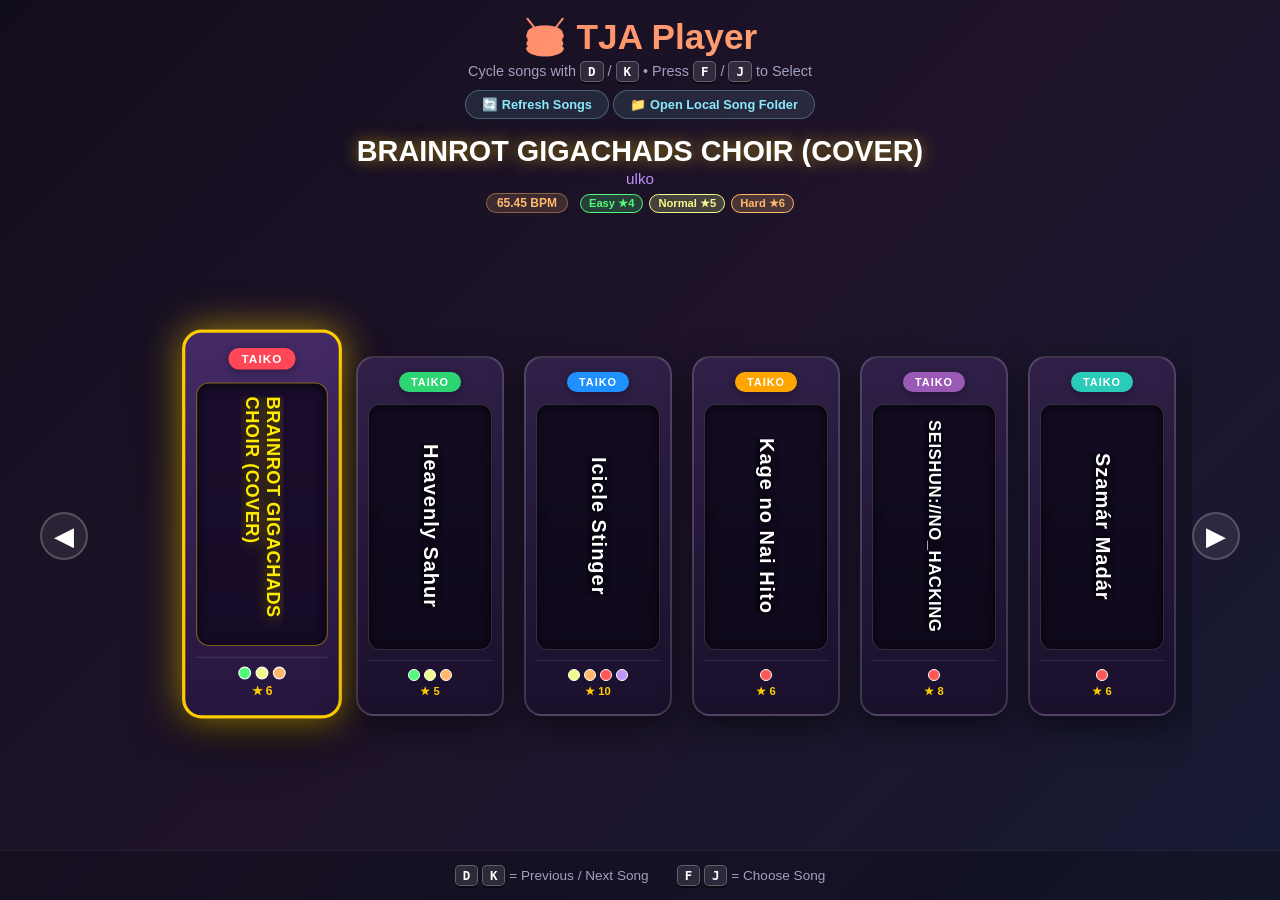
==== index.html @ abb8f7bb "Add files via upload" ====
<!DOCTYPE html>
<html lang="en">
<head>
    <meta charset="UTF-8">
    <meta name="viewport" content="width=device-width, initial-scale=1.0">
    <title>TJA Player</title>
    <link rel="stylesheet" href="css/style.css">
</head>
<body>

    <!-- ═══════ SONG SELECT MENU ═══════ -->
    <div id="menu-screen" class="screen">
        <header class="menu-header">
            <h1 class="app-title">🥁 TJA Player</h1>
            <p class="app-subtitle">Cycle songs with <kbd>D</kbd> / <kbd>K</kbd> • Press <kbd>F</kbd> / <kbd>J</kbd> to Select</p>
            <div class="header-actions">
                <button class="btn-folder" id="btn-refresh" title="Rescan songs directory for new entries">
                    🔄 Refresh Songs
                </button>
                <label class="btn-folder" title="Open a local folder containing .tja and audio files">
                    📁 Open Local Song Folder
                    <input type="file" id="folder-input" webkitdirectory directory multiple style="display:none;">
                </label>
            </div>
        </header>

        <!-- Current Song Details Hero Panel -->
        <div id="selected-song-hero" class="song-hero">
            <div class="hero-title" id="hero-title">Loading songs...</div>
            <div class="hero-subtitle" id="hero-subtitle"></div>
            <div class="hero-meta">
                <span class="bpm-badge" id="hero-bpm">-- BPM</span>
                <span class="courses-preview" id="hero-courses"></span>
            </div>
        </div>

        <!-- Vertical Song Bars Carousel -->
        <div class="carousel-container">
            <button class="nav-arrow left-arrow" id="btn-prev" title="Previous (D)">◀</button>
            <div id="song-carousel" class="song-carousel"></div>
            <button class="nav-arrow right-arrow" id="btn-next" title="Next (K)">▶</button>
        </div>

        <footer class="menu-footer">
            <span class="key-hint"><kbd>D</kbd> <kbd>K</kbd> = Previous / Next Song</span>
            <span class="key-hint"><kbd>F</kbd> <kbd>J</kbd> = Choose Song</span>
        </footer>

        <!-- ═══════ DIFFICULTY CHOICE MODAL ═══════ -->
        <div id="difficulty-modal" class="modal-overlay hidden">
            <div class="difficulty-dialog">
                <div class="dialog-header">
                    <div class="dialog-label">CHOOSE DIFFICULTY</div>
                    <h2 class="dialog-title" id="dialog-song-title">Song Title</h2>
                    <div class="dialog-subtitle" id="dialog-song-subtitle">Artist</div>
                </div>

                <div id="difficulty-cards-container" class="difficulty-cards">
                    <!-- Vertical difficulty cards rendered here -->
                </div>

                <div class="modal-footer">
                    <span class="key-hint"><kbd>D</kbd> <kbd>K</kbd> = Cycle Difficulty</span>
                    <span class="key-hint"><kbd>F</kbd> <kbd>J</kbd> = Start Song</span>
                    <span class="key-hint"><kbd>ESC</kbd> = Back</span>
                </div>
            </div>
        </div>
    </div>

    <!-- ═══════ GAMEPLAY SCREEN ═══════ -->
    <div id="game-screen" class="screen hidden">
        <canvas id="game-canvas"></canvas>
    </div>

    <!-- ═══════ LOADING OVERLAY ═══════ -->
    <div id="loading-overlay" class="hidden">
        <div class="loading-spinner"></div>
        <div class="loading-text">Loading...</div>
    </div>

    <!-- Scripts -->
    <script src="js/sound-manager.js"></script>
    <script src="js/tja-parser.js"></script>
    <script src="js/game.js"></script>
    <script src="songs-data.js"></script>
    <script src="js/app.js"></script>
</body>
</html>
---- css/style.css ----
/* ═══════════════════════════════════════════
   TJA Player — Stylesheet
   Authentic Taiko no Tatsujin Theme
   ═══════════════════════════════════════════ */

/* === Reset & Base === */
*, *::before, *::after {
    margin: 0;
    padding: 0;
    box-sizing: border-box;
}

body {
    font-family: 'Segoe UI', 'Hiragino Kaku Gothic Pro', 'Yu Gothic', 'Meiryo', sans-serif;
    background: #0f0f1a;
    color: #f8f8f2;
    overflow: hidden;
    height: 100vh;
    width: 100vw;
    user-select: none;
}

.hidden {
    display: none !important;
}

.screen {
    width: 100vw;
    height: 100vh;
}

/* === Menu Screen === */
#menu-screen {
    display: flex;
    flex-direction: column;
    background: linear-gradient(135deg, #120d1c 0%, #1f142b 50%, #161a33 100%);
    overflow: hidden;
    position: relative;
}

/* Header */
.menu-header {
    padding: 16px 32px 8px;
    text-align: center;
    flex-shrink: 0;
    z-index: 10;
}

.app-title {
    font-size: 2.2rem;
    font-weight: 900;
    background: linear-gradient(135deg, #ff6b6b, #ffc371, #ff6b6b);
    background-size: 200% 200%;
    -webkit-background-clip: text;
    -webkit-text-fill-color: transparent;
    background-clip: text;
    animation: shimmer 3s ease-in-out infinite;
}

@keyframes shimmer {
    0%, 100% { background-position: 0% 50%; }
    50% { background-position: 100% 50%; }
}

.app-subtitle {
    font-size: 0.9rem;
    color: #a0a0c0;
    margin-top: 3px;
}

.header-actions {
    margin-top: 8px;
}

.btn-folder {
    display: inline-flex;
    align-items: center;
    gap: 8px;
    padding: 6px 16px;
    font-size: 0.8rem;
    font-weight: 600;
    color: #8be9fd;
    background: rgba(139, 233, 253, 0.1);
    border: 1px solid rgba(139, 233, 253, 0.3);
    border-radius: 20px;
    cursor: pointer;
    transition: all 0.2s;
}

.btn-folder:hover {
    background: rgba(139, 233, 253, 0.2);
    border-color: #8be9fd;
    transform: translateY(-1px);
    box-shadow: 0 4px 15px rgba(139, 233, 253, 0.2);
}

/* Hero Panel (Active song details above carousel) */
.song-hero {
    text-align: center;
    padding: 8px 24px;
    flex-shrink: 0;
    z-index: 10;
}

.hero-title {
    font-size: 1.8rem;
    font-weight: 900;
    color: #ffffff;
    text-shadow: 0 0 16px rgba(255, 204, 0, 0.6);
    margin-bottom: 2px;
}

.hero-subtitle {
    font-size: 0.95rem;
    color: #bd93f9;
    margin-bottom: 6px;
}

.hero-meta {
    display: flex;
    justify-content: center;
    align-items: center;
    gap: 12px;
}

.bpm-badge {
    display: inline-block;
    font-size: 0.75rem;
    color: #ffb86c;
    background: rgba(255, 184, 108, 0.15);
    border: 1px solid rgba(255, 184, 108, 0.4);
    padding: 2px 10px;
    border-radius: 12px;
    font-weight: 700;
}

.courses-preview {
    display: flex;
    gap: 6px;
}

.preview-badge {
    font-size: 0.7rem;
    font-weight: 700;
    padding: 2px 8px;
    border-radius: 10px;
}

.badge-easy   { background: rgba(80, 250, 123, 0.2); color: #50fa7b; border: 1px solid #50fa7b; }
.badge-normal { background: rgba(241, 250, 140, 0.2); color: #f1fa8c; border: 1px solid #f1fa8c; }
.badge-hard   { background: rgba(255, 184, 108, 0.2); color: #ffb86c; border: 1px solid #ffb86c; }
.badge-oni    { background: rgba(255, 85, 85, 0.2);   color: #ff5555; border: 1px solid #ff5555; }
.badge-edit   { background: rgba(189, 147, 249, 0.2); color: #bd93f9; border: 1px solid #bd93f9; }

/* === Vertical Song Bars Carousel === */
.carousel-container {
    flex: 1;
    display: flex;
    align-items: center;
    position: relative;
    padding: 10px 40px;
    overflow: hidden;
}

.nav-arrow {
    background: rgba(255, 255, 255, 0.08);
    border: 2px solid rgba(255, 255, 255, 0.2);
    color: #ffffff;
    font-size: 1.6rem;
    width: 48px;
    height: 48px;
    border-radius: 50%;
    cursor: pointer;
    display: flex;
    align-items: center;
    justify-content: center;
    transition: all 0.2s;
    z-index: 20;
    flex-shrink: 0;
}

.nav-arrow:hover {
    background: #ffcc00;
    color: #111111;
    border-color: #ffcc00;
    transform: scale(1.1);
    box-shadow: 0 0 20px rgba(255, 204, 0, 0.6);
}

.song-carousel {
    flex: 1;
    display: flex;
    align-items: center;
    gap: 20px;
    overflow-x: auto;
    scroll-behavior: smooth;
    padding: 30px 100px;
    height: 100%;
    scrollbar-width: none; /* Firefox */
}

.song-carousel::-webkit-scrollbar {
    display: none; /* Chrome/Safari */
}

/* Vertical Song Bar (Tanzaku slat) */
.vertical-song-bar {
    flex-shrink: 0;
    width: 148px;
    height: 360px;
    border-radius: 18px;
    background: linear-gradient(180deg, #302048 0%, #1a102c 100%);
    border: 2px solid rgba(255, 255, 255, 0.16);
    display: flex;
    flex-direction: column;
    align-items: center;
    padding: 14px 10px 16px;
    cursor: pointer;
    transition: all 0.25s cubic-bezier(0.175, 0.885, 0.32, 1.275);
    position: relative;
    box-shadow: 0 12px 32px rgba(0, 0, 0, 0.5);
}

.vertical-song-bar:hover {
    transform: translateY(-6px) scale(1.03);
    border-color: rgba(255, 255, 255, 0.4);
    box-shadow: 0 16px 36px rgba(0, 0, 0, 0.6);
}

.vertical-song-bar.active {
    transform: translateY(-12px) scale(1.08);
    border: 3.5px solid #ffcc00;
    box-shadow: 0 0 35px rgba(255, 204, 0, 0.6), 0 20px 45px rgba(0, 0, 0, 0.7);
    background: linear-gradient(180deg, #442a66 0%, #26163d 100%);
}

/* Category header tag on top of slat */
.slat-header-tag {
    font-size: 0.68rem;
    font-weight: 800;
    letter-spacing: 1px;
    text-transform: uppercase;
    padding: 4px 12px;
    border-radius: 10px;
    margin-bottom: 12px;
    background: #ff4757;
    color: #ffffff;
    box-shadow: 0 2px 8px rgba(0, 0, 0, 0.35);
}

/* Vertical Song Title Plaque (High Contrast) */
.slat-title-wrap {
    flex: 1;
    display: flex;
    align-items: center;
    justify-content: center;
    width: 100%;
    background: rgba(10, 6, 20, 0.72);
    border-radius: 12px;
    border: 1.5px solid rgba(255, 255, 255, 0.14);
    padding: 12px 6px;
    overflow: hidden;
    box-shadow: inset 0 2px 10px rgba(0, 0, 0, 0.65);
    transition: all 0.2s ease;
}

.vertical-song-bar.active .slat-title-wrap {
    background: rgba(20, 10, 36, 0.88);
    border-color: rgba(255, 204, 0, 0.45);
}

.slat-title {
    writing-mode: vertical-rl;
    text-orientation: mixed; /* Mixed: Japanese stands upright, English reads smoothly top-to-bottom */
    font-family: 'Segoe UI', -apple-system, BlinkMacSystemFont, 'Hiragino Kaku Gothic Pro', 'Noto Sans JP', sans-serif;
    font-size: 1.25rem;
    font-weight: 900;
    letter-spacing: 1px;
    line-height: 1.25;
    color: #ffffff;
    max-height: 230px;
    overflow: hidden;
    text-overflow: ellipsis;
    text-shadow: 0 2px 4px rgba(0, 0, 0, 0.95), 0 0 10px rgba(0, 0, 0, 0.8);
    transition: all 0.2s ease;
}

.slat-title.title-compact {
    font-size: 1.05rem;
    letter-spacing: 0.5px;
    line-height: 1.18;
}

.vertical-song-bar.active .slat-title {
    color: #ffea00;
    text-shadow: 0 0 14px rgba(255, 220, 0, 0.65), 0 2px 6px #000000;
}

/* Difficulty dots at bottom of slat */
.slat-footer {
    width: 100%;
    display: flex;
    flex-direction: column;
    align-items: center;
    gap: 4px;
    margin-top: 10px;
    border-top: 1px solid rgba(255, 255, 255, 0.1);
    padding-top: 8px;
}

.slat-diff-icons {
    display: flex;
    gap: 4px;
}

.diff-dot {
    width: 12px;
    height: 12px;
    border-radius: 50%;
    border: 1px solid #ffffff;
}

.slat-level-text {
    font-size: 0.7rem;
    font-weight: 700;
    color: #ffcc00;
}

/* === Footer === */
.menu-footer {
    padding: 14px 32px;
    text-align: center;
    flex-shrink: 0;
    border-top: 1px solid rgba(255, 255, 255, 0.08);
    display: flex;
    justify-content: center;
    gap: 28px;
    background: rgba(10, 10, 20, 0.4);
    z-index: 10;
}

.key-hint {
    font-size: 0.85rem;
    color: #a0a0c0;
}

kbd {
    display: inline-block;
    padding: 2px 7px;
    font-size: 0.78rem;
    font-family: 'Segoe UI', monospace;
    font-weight: 700;
    background: rgba(255, 255, 255, 0.1);
    border: 1px solid rgba(255, 255, 255, 0.25);
    border-radius: 5px;
    color: #ffffff;
    box-shadow: 0 2px 0 rgba(0, 0, 0, 0.5);
}

/* === Difficulty Choice Modal === */
.modal-overlay {
    position: fixed;
    top: 0;
    left: 0;
    width: 100vw;
    height: 100vh;
    background: rgba(8, 8, 16, 0.85);
    backdrop-filter: blur(8px);
    display: flex;
    align-items: center;
    justify-content: center;
    z-index: 500;
    animation: fadeIn 0.2s ease-out;
}

@keyframes fadeIn {
    from { opacity: 0; }
    to { opacity: 1; }
}

.difficulty-dialog {
    background: linear-gradient(145deg, #221833 0%, #150f22 100%);
    border: 3px solid #ffcc00;
    box-shadow: 0 0 50px rgba(255, 204, 0, 0.35), 0 25px 60px rgba(0, 0, 0, 0.8);
    border-radius: 24px;
    padding: 32px 40px;
    max-width: 960px;
    width: 90vw;
    text-align: center;
    display: flex;
    flex-direction: column;
    gap: 20px;
    animation: popIn 0.25s cubic-bezier(0.175, 0.885, 0.32, 1.275);
}

@keyframes popIn {
    from { transform: scale(0.92); opacity: 0; }
    to { transform: scale(1); opacity: 1; }
}

.dialog-header {
    border-bottom: 1px solid rgba(255, 255, 255, 0.1);
    padding-bottom: 14px;
}

.dialog-label {
    font-size: 0.75rem;
    letter-spacing: 2px;
    font-weight: 800;
    color: #ffcc00;
    margin-bottom: 4px;
}

.dialog-title {
    font-size: 2rem;
    font-weight: 900;
    color: #ffffff;
    text-shadow: 0 2px 10px rgba(0, 0, 0, 0.6);
}

.dialog-subtitle {
    font-size: 0.95rem;
    color: #bd93f9;
    margin-top: 2px;
}

/* Difficulty Cards Row */
.difficulty-cards {
    display: flex;
    justify-content: center;
    gap: 18px;
    flex-wrap: wrap;
    padding: 10px 0;
}

.diff-card {
    width: 155px;
    height: 250px;
    border-radius: 18px;
    display: flex;
    flex-direction: column;
    align-items: center;
    justify-content: space-between;
    padding: 20px 12px;
    cursor: pointer;
    border: 3px solid transparent;
    transition: all 0.2s cubic-bezier(0.175, 0.885, 0.32, 1.275);
    box-shadow: 0 8px 24px rgba(0, 0, 0, 0.4);
    position: relative;
}

.diff-card:hover {
    transform: translateY(-6px) scale(1.03);
}

.diff-card.active {
    transform: translateY(-10px) scale(1.08);
    border-color: #ffffff;
    box-shadow: 0 0 35px rgba(255, 255, 255, 0.7), 0 16px 36px rgba(0, 0, 0, 0.6);
}

/* Card Themes */
.card-easy {
    background: linear-gradient(160deg, #26de81 0%, #0f8a4f 100%);
    color: #ffffff;
}
.card-normal {
    background: linear-gradient(160deg, #fed330 0%, #d48b00 100%);
    color: #222222;
}
.card-hard {
    background: linear-gradient(160deg, #ff6b6b 0%, #c21e1e 100%);
    color: #ffffff;
}
.card-oni {
    background: linear-gradient(160deg, #a55eea 0%, #4b1a82 100%);
    color: #ffffff;
}
.card-edit {
    background: linear-gradient(160deg, #45aaf2 0%, #1e3799 100%);
    color: #ffffff;
}

.diff-card-jp {
    font-size: 1.6rem;
    font-weight: 900;
    letter-spacing: 2px;
}

.diff-card-en {
    font-size: 0.85rem;
    font-weight: 800;
    letter-spacing: 1px;
    opacity: 0.85;
}

.diff-card-icon {
    font-size: 2.4rem;
    margin: 6px 0;
}

.diff-card-level {
    display: flex;
    flex-direction: column;
    align-items: center;
    gap: 4px;
    width: 100%;
}

.diff-card-stars {
    font-size: 0.75rem;
    letter-spacing: 1px;
    line-height: 1.2;
    max-width: 130px;
    word-break: break-all;
}

.star {
    display: inline-block;
}
.star.filled {
    color: #ffffff;
    text-shadow: 0 0 6px rgba(0,0,0,0.5);
}
.star.empty {
    opacity: 0.25;
}

.modal-footer {
    border-top: 1px solid rgba(255, 255, 255, 0.1);
    padding-top: 14px;
    display: flex;
    justify-content: center;
    gap: 24px;
}

/* === Gameplay Screen === */
#game-screen {
    position: relative;
    background: #1a1a2e;
}

#game-canvas {
    display: block;
    width: 100%;
    height: 100%;
}

/* === Loading Overlay === */
#loading-overlay {
    position: fixed;
    top: 0;
    left: 0;
    width: 100vw;
    height: 100vh;
    background: rgba(15, 15, 26, 0.92);
    display: flex;
    flex-direction: column;
    align-items: center;
    justify-content: center;
    gap: 20px;
    z-index: 1000;
}

.loading-spinner {
    width: 48px;
    height: 48px;
    border: 4px solid rgba(255, 255, 255, 0.1);
    border-top-color: #ff6b6b;
    border-radius: 50%;
    animation: spin 0.8s linear infinite;
}

@keyframes spin {
    to { transform: rotate(360deg); }
}

.loading-text {
    font-size: 1rem;
    color: #6272a4;
}
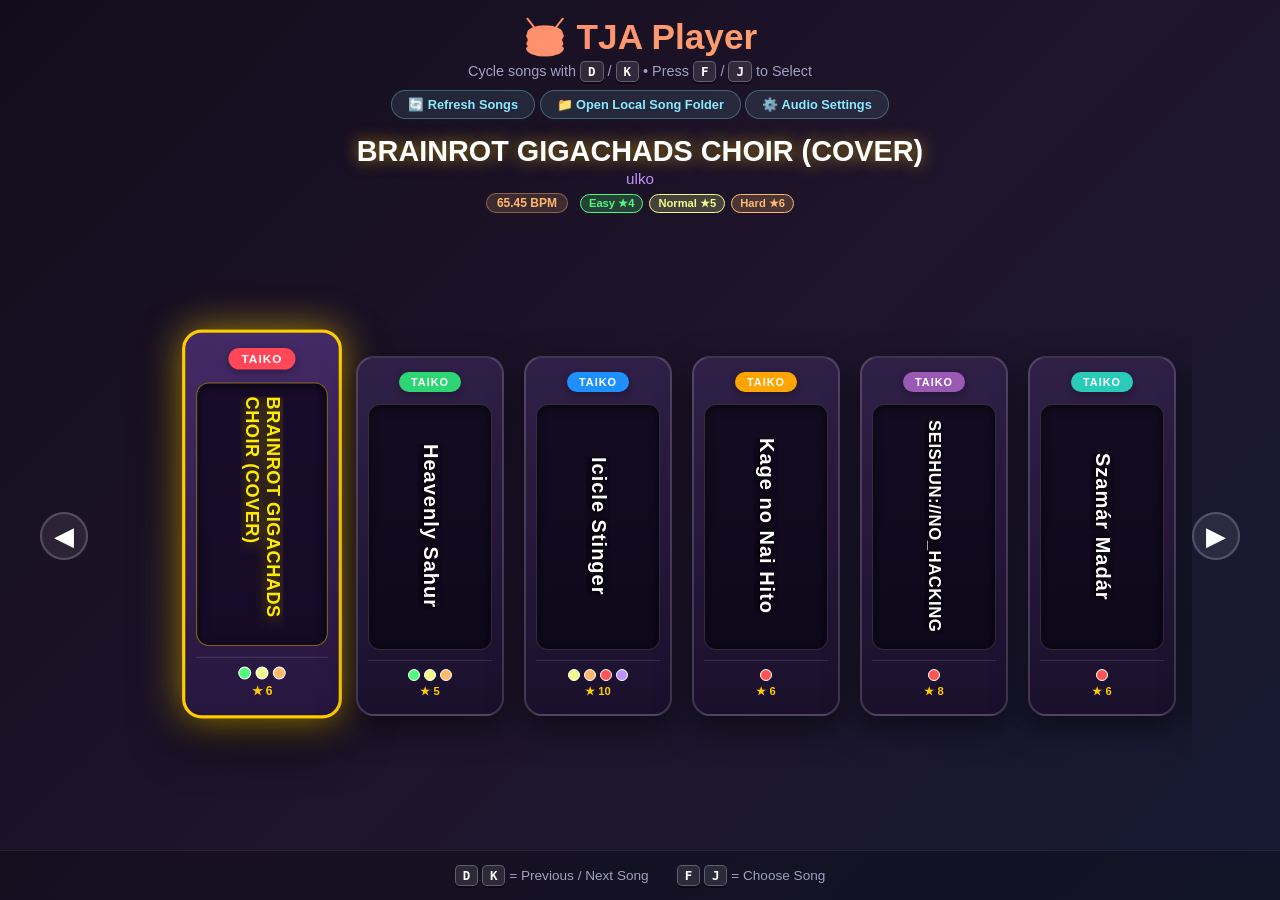
==== commit e2d15948: "Update index.html" ====
--- a/index.html
+++ b/index.html
@@ -21,6 +21,31 @@
                     📁 Open Local Song Folder
                     <input type="file" id="folder-input" webkitdirectory directory multiple style="display:none;">
                 </label>
+                <button class="btn-folder" id="btn-settings" title="Audio settings">
+                    ⚙️ Audio Settings
+                </button>
+            </div>
+
+            <div id="audio-settings" class="audio-settings hidden">
+                <div class="audio-settings-title">AUDIO SETTINGS</div>
+
+                <div class="audio-setting-row">
+                    <label for="song-volume">🎵 Song Volume</label>
+                    <input type="range" id="song-volume" min="0" max="100" value="70" step="1">
+                    <span id="song-volume-value">70%</span>
+                </div>
+
+                <div class="audio-setting-row">
+                    <label for="effect-volume">🥁 Effect Volume</label>
+                    <input type="range" id="effect-volume" min="0" max="100" value="70" step="1">
+                    <span id="effect-volume-value">70%</span>
+                </div>
+
+                <div class="audio-setting-row">
+                    <label for="announcer-volume">🗣️ Announcer Volume</label>
+                    <input type="range" id="announcer-volume" min="0" max="100" value="100" step="1">
+                    <span id="announcer-volume-value">100%</span>
+                </div>
             </div>
         </header>
 
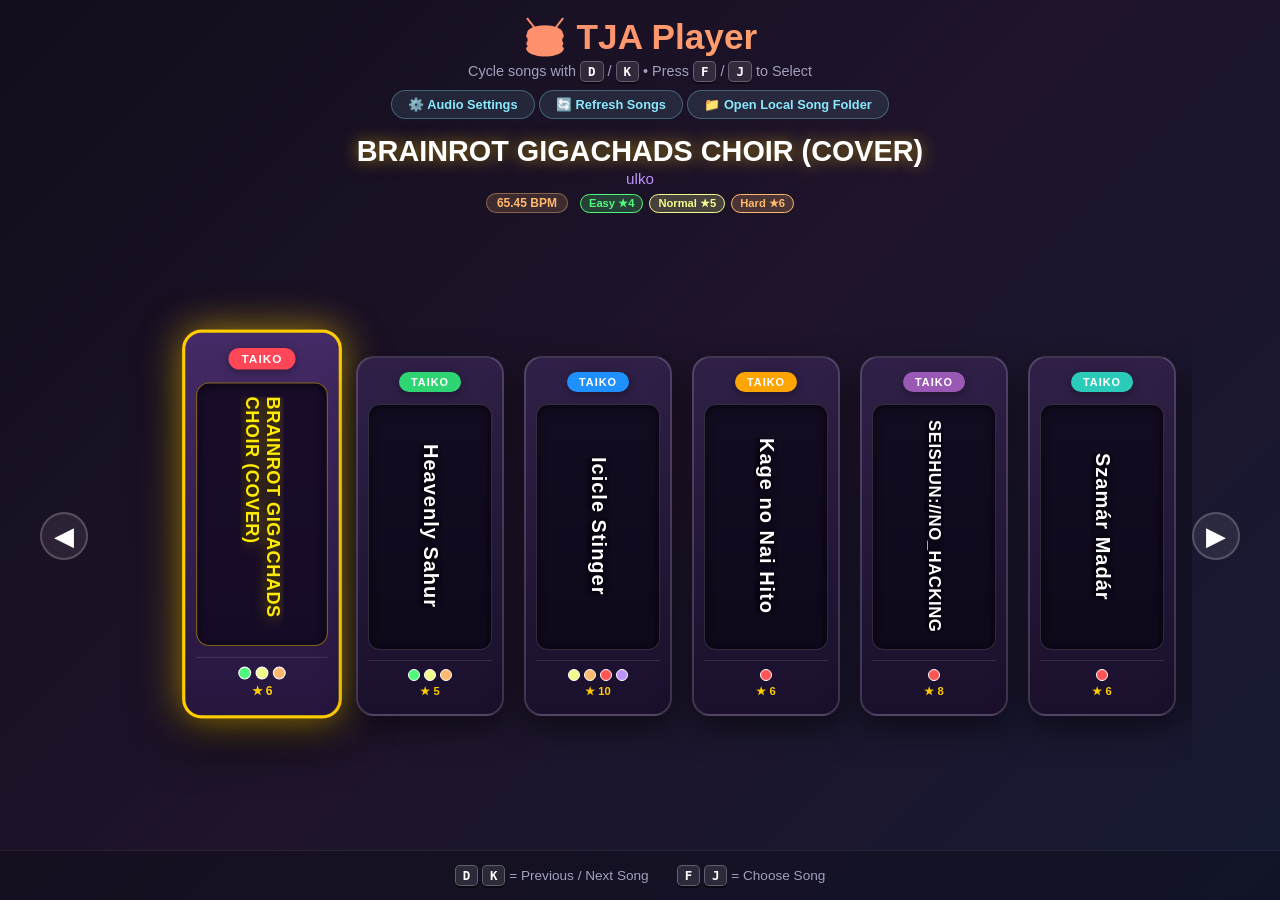
==== commit 52c7360d: "Update index.html" ====
--- a/index.html
+++ b/index.html
@@ -14,6 +14,7 @@
             <h1 class="app-title">🥁 TJA Player</h1>
             <p class="app-subtitle">Cycle songs with <kbd>D</kbd> / <kbd>K</kbd> • Press <kbd>F</kbd> / <kbd>J</kbd> to Select</p>
             <div class="header-actions">
+                <button class="btn-folder" id="btn-audio-settings" type="button">⚙️ Audio Settings</button>
                 <button class="btn-folder" id="btn-refresh" title="Rescan songs directory for new entries">
                     🔄 Refresh Songs
                 </button>
@@ -21,31 +22,6 @@
                     📁 Open Local Song Folder
                     <input type="file" id="folder-input" webkitdirectory directory multiple style="display:none;">
                 </label>
-                <button class="btn-folder" id="btn-settings" title="Audio settings">
-                    ⚙️ Audio Settings
-                </button>
-            </div>
-
-            <div id="audio-settings" class="audio-settings hidden">
-                <div class="audio-settings-title">AUDIO SETTINGS</div>
-
-                <div class="audio-setting-row">
-                    <label for="song-volume">🎵 Song Volume</label>
-                    <input type="range" id="song-volume" min="0" max="100" value="70" step="1">
-                    <span id="song-volume-value">70%</span>
-                </div>
-
-                <div class="audio-setting-row">
-                    <label for="effect-volume">🥁 Effect Volume</label>
-                    <input type="range" id="effect-volume" min="0" max="100" value="70" step="1">
-                    <span id="effect-volume-value">70%</span>
-                </div>
-
-                <div class="audio-setting-row">
-                    <label for="announcer-volume">🗣️ Announcer Volume</label>
-                    <input type="range" id="announcer-volume" min="0" max="100" value="100" step="1">
-                    <span id="announcer-volume-value">100%</span>
-                </div>
             </div>
         </header>
 
@@ -91,6 +67,40 @@
                 </div>
             </div>
         </div>
+
+        <!-- ═══════ AUDIO SETTINGS MODAL ═══════ -->
+        <div id="audio-settings-modal" class="modal-overlay hidden">
+            <div class="audio-settings-dialog">
+                <div class="dialog-header">
+                    <div class="dialog-label">AUDIO SETTINGS</div>
+                    <h2 class="dialog-title">Volume</h2>
+                    <div class="dialog-subtitle">Adjust each sound category independently.</div>
+                </div>
+
+                <div class="audio-settings-list">
+                    <label class="audio-setting-row" for="song-volume">
+                        <span class="audio-setting-name">🎵 Song Volume</span>
+                        <input type="range" id="song-volume" min="0" max="100" value="70" step="1">
+                        <span id="song-volume-value" class="audio-setting-value">70%</span>
+                    </label>
+                    <label class="audio-setting-row" for="effect-volume">
+                        <span class="audio-setting-name">🥁 Effect Volume</span>
+                        <input type="range" id="effect-volume" min="0" max="100" value="50" step="1">
+                        <span id="effect-volume-value" class="audio-setting-value">50%</span>
+                    </label>
+                    <label class="audio-setting-row" for="announcer-volume">
+                        <span class="audio-setting-name">🗣️ Announcer Volume</span>
+                        <input type="range" id="announcer-volume" min="0" max="100" value="70" step="1">
+                        <span id="announcer-volume-value" class="audio-setting-value">70%</span>
+                    </label>
+                </div>
+
+                <div class="modal-footer">
+                    <button class="btn-folder audio-settings-close" id="btn-close-audio-settings" type="button">Close</button>
+                    <span class="key-hint"><kbd>ESC</kbd> = Close</span>
+                </div>
+            </div>
+        </div>
     </div>
 
     <!-- ═══════ GAMEPLAY SCREEN ═══════ -->
--- a/css/style.css
+++ b/css/style.css
@@ -94,6 +94,58 @@
     box-shadow: 0 4px 15px rgba(139, 233, 253, 0.2);
 }
 
+
+/* Audio Settings */
+.audio-settings {
+    position: absolute;
+    top: 88px;
+    right: 28px;
+    width: 330px;
+    padding: 18px 20px;
+    background: rgba(20, 14, 34, 0.97);
+    border: 2px solid rgba(255, 204, 0, 0.55);
+    border-radius: 16px;
+    box-shadow: 0 16px 40px rgba(0, 0, 0, 0.6);
+    z-index: 100;
+    backdrop-filter: blur(12px);
+}
+
+.audio-settings-title {
+    color: #ffcc00;
+    font-size: 0.78rem;
+    font-weight: 900;
+    letter-spacing: 2px;
+    text-align: center;
+    margin-bottom: 14px;
+}
+
+.audio-setting-row {
+    display: grid;
+    grid-template-columns: 1fr 105px 42px;
+    align-items: center;
+    gap: 10px;
+    margin: 12px 0;
+}
+
+.audio-setting-row label {
+    color: #f8f8f2;
+    font-size: 0.82rem;
+    font-weight: 700;
+}
+
+.audio-setting-row input[type="range"] {
+    width: 105px;
+    accent-color: #ffcc00;
+    cursor: pointer;
+}
+
+.audio-setting-row span {
+    color: #ffcc00;
+    font-size: 0.78rem;
+    font-weight: 800;
+    text-align: right;
+}
+
 /* Hero Panel (Active song details above carousel) */
 .song-hero {
     text-align: center;
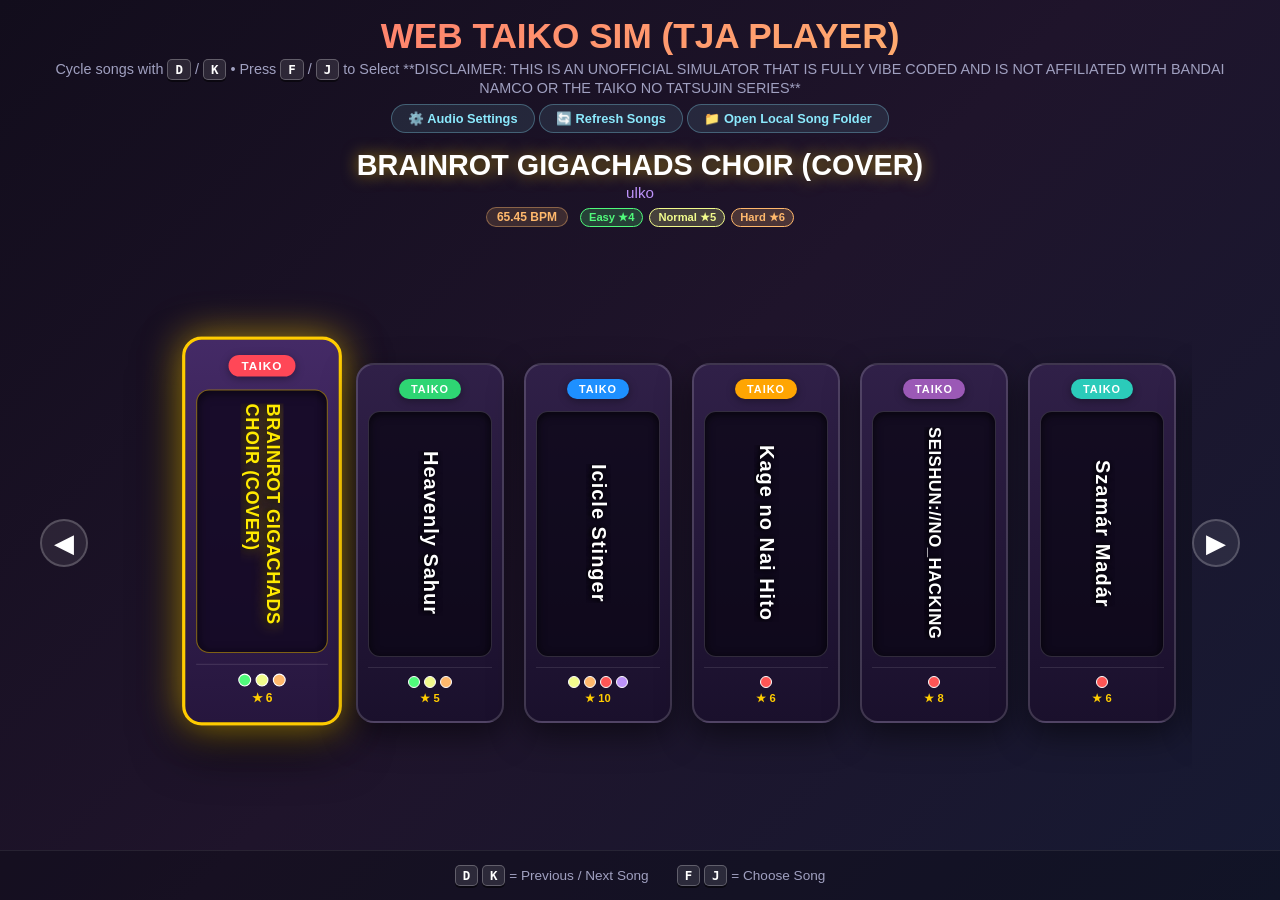
==== commit 747b092c: "Update index.html" ====
--- a/index.html
+++ b/index.html
@@ -3,7 +3,8 @@
 <head>
     <meta charset="UTF-8">
     <meta name="viewport" content="width=device-width, initial-scale=1.0">
-    <title>TJA Player</title>
+    <title>WEB TAIKO SIM (TJA PLAYER)</title>
+    <link rel="icon" type="image/png" href="favicon.png">
     <link rel="stylesheet" href="css/style.css">
 </head>
 <body>
@@ -11,8 +12,8 @@
     <!-- ═══════ SONG SELECT MENU ═══════ -->
     <div id="menu-screen" class="screen">
         <header class="menu-header">
-            <h1 class="app-title">🥁 TJA Player</h1>
-            <p class="app-subtitle">Cycle songs with <kbd>D</kbd> / <kbd>K</kbd> • Press <kbd>F</kbd> / <kbd>J</kbd> to Select</p>
+            <h1 class="app-title">WEB TAIKO SIM (TJA PLAYER)</h1>
+            <p class="app-subtitle">Cycle songs with <kbd>D</kbd> / <kbd>K</kbd> • Press <kbd>F</kbd> / <kbd>J</kbd> to Select             **DISCLAIMER: THIS IS AN UNOFFICIAL SIMULATOR THAT IS FULLY VIBE CODED AND IS NOT AFFILIATED WITH BANDAI NAMCO OR THE TAIKO NO TATSUJIN SERIES**</p>
             <div class="header-actions">
                 <button class="btn-folder" id="btn-audio-settings" type="button">⚙️ Audio Settings</button>
                 <button class="btn-folder" id="btn-refresh" title="Rescan songs directory for new entries">
--- a/css/style.css
+++ b/css/style.css
@@ -94,58 +94,6 @@
     box-shadow: 0 4px 15px rgba(139, 233, 253, 0.2);
 }
 
-
-/* Audio Settings */
-.audio-settings {
-    position: absolute;
-    top: 88px;
-    right: 28px;
-    width: 330px;
-    padding: 18px 20px;
-    background: rgba(20, 14, 34, 0.97);
-    border: 2px solid rgba(255, 204, 0, 0.55);
-    border-radius: 16px;
-    box-shadow: 0 16px 40px rgba(0, 0, 0, 0.6);
-    z-index: 100;
-    backdrop-filter: blur(12px);
-}
-
-.audio-settings-title {
-    color: #ffcc00;
-    font-size: 0.78rem;
-    font-weight: 900;
-    letter-spacing: 2px;
-    text-align: center;
-    margin-bottom: 14px;
-}
-
-.audio-setting-row {
-    display: grid;
-    grid-template-columns: 1fr 105px 42px;
-    align-items: center;
-    gap: 10px;
-    margin: 12px 0;
-}
-
-.audio-setting-row label {
-    color: #f8f8f2;
-    font-size: 0.82rem;
-    font-weight: 700;
-}
-
-.audio-setting-row input[type="range"] {
-    width: 105px;
-    accent-color: #ffcc00;
-    cursor: pointer;
-}
-
-.audio-setting-row span {
-    color: #ffcc00;
-    font-size: 0.78rem;
-    font-weight: 800;
-    text-align: right;
-}
-
 /* Hero Panel (Active song details above carousel) */
 .song-hero {
     text-align: center;
@@ -631,3 +579,72 @@
     font-size: 1rem;
     color: #6272a4;
 }
+
+/* === Audio Settings === */
+.audio-settings-dialog {
+    background: linear-gradient(145deg, #221833 0%, #150f22 100%);
+    border: 3px solid #ffcc00;
+    box-shadow: 0 0 50px rgba(255, 204, 0, 0.35), 0 25px 60px rgba(0, 0, 0, 0.8);
+    border-radius: 24px;
+    padding: 32px 40px;
+    max-width: 720px;
+    width: min(90vw, 720px);
+    text-align: center;
+    display: flex;
+    flex-direction: column;
+    gap: 22px;
+    animation: popIn 0.25s cubic-bezier(0.175, 0.885, 0.32, 1.275);
+}
+
+.audio-settings-list {
+    display: flex;
+    flex-direction: column;
+    gap: 18px;
+    padding: 8px 4px;
+}
+
+.audio-setting-row {
+    display: grid;
+    grid-template-columns: 190px minmax(180px, 1fr) 55px;
+    align-items: center;
+    gap: 16px;
+    padding: 14px 16px;
+    background: rgba(255, 255, 255, 0.055);
+    border: 1px solid rgba(255, 255, 255, 0.1);
+    border-radius: 14px;
+    cursor: pointer;
+}
+
+.audio-setting-name {
+    text-align: left;
+    color: #ffffff;
+    font-weight: 700;
+}
+
+.audio-setting-row input[type="range"] {
+    width: 100%;
+    accent-color: #ffcc00;
+    cursor: pointer;
+}
+
+.audio-setting-value {
+    color: #ffcc00;
+    font-weight: 800;
+    text-align: right;
+}
+
+.audio-settings-close {
+    border: 1px solid rgba(139, 233, 253, 0.3);
+    font-family: inherit;
+}
+
+@media (max-width: 650px) {
+    .audio-setting-row {
+        grid-template-columns: 1fr 55px;
+    }
+
+    .audio-setting-row input[type="range"] {
+        grid-column: 1 / -1;
+        grid-row: 2;
+    }
+}
